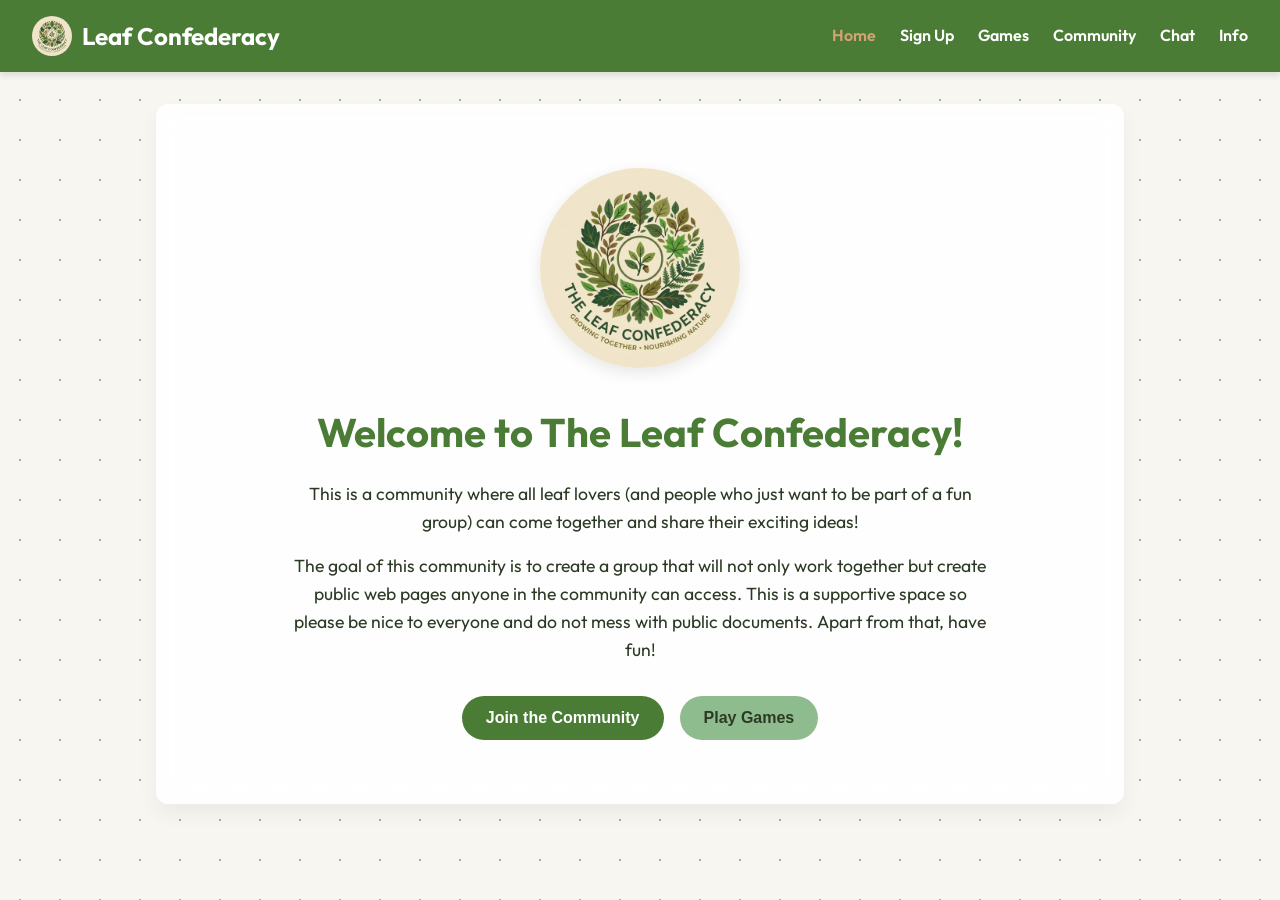
==== index.html @ b54fe10a "Add WhatsApp group chat page and fix typo in goals" ====
<!DOCTYPE html>
<html lang="en">
<head>
    <meta charset="UTF-8">
    <meta name="viewport" content="width=device-width, initial-scale=1.0">
    <title>The Leaf Confederacy</title>
    <link href="https://fonts.googleapis.com/css2?family=Outfit:wght@300;400;600;700&display=swap" rel="stylesheet">
    <link rel="stylesheet" href="css/style.css">
</head>
<body>
    <nav class="navbar">
        <div class="nav-brand">
            <img src="images/logo.png" alt="Leaf Confederacy Logo" class="nav-logo">
            <span>Leaf Confederacy</span>
        </div>
        <ul class="nav-links">
            <li><a href="#" data-target="home" class="active">Home</a></li>
            <li><a href="#" data-target="signup">Sign Up</a></li>
            <li><a href="#" data-target="games">Games</a></li>
            <li><a href="#" data-target="community">Community</a></li>
            <li><a href="#" data-target="chat">Chat</a></li>
            <li><a href="#" data-target="info">Info</a></li>
        </ul>
    </nav>

    <main id="app">
        <!-- Sections will be toggled by JS -->
        <section id="home" class="view active">
            <div class="hero">
                <img src="images/logo.png" alt="The Leaf Confederacy" class="hero-logo">
                <h1>Welcome to The Leaf Confederacy!</h1>
                <p class="hero-text">This is a community where all leaf lovers (and people who just want to be part of a fun group) can come together and share their exciting ideas!</p>
                <p class="hero-text">The goal of this community is to create a group that will not only work together but create public web pages anyone in the community can access. This is a supportive space so please be nice to everyone and do not mess with public documents. Apart from that, have fun!</p>
                
                <div class="hero-actions">
                    <button class="btn btn-primary" onclick="navigateTo('signup')">Join the Community</button>
                    <button class="btn btn-secondary" onclick="navigateTo('games')">Play Games</button>
                </div>
            </div>
        </section>

        <section id="signup" class="view">
            <h2>Sign Up & Agreement</h2>
            <div class="form-card">
                <p class="agreement-text">By signing this form, you will be agreeing to the following terms. Anyone who breaks these terms is subject to removal from the community:</p>
                <ul class="agreement-list">
                    <li>You will respect all community google docs and not vandalise or make any major changes without permission from an owner.</li>
                    <li>You will respect the choices and creations of all members in the community.</li>
                    <li>You will unconditionally work with others in the Leaf Community whenever possible.</li>
                    <li>You will not join the Union of Kaeden. They are our sworn enemies and we will fight them.</li>
                </ul>
                <p class="agreement-text">By accepting these conditions, you can access all of the creations of the Leaf Confederacy and can edit public documents. Please type your name and only your name into the box below if you want to become a part of the Leaf Community.</p>
                
                <form id="signupForm">
                    <div class="form-group">
                        <label for="memberName">Your Name</label>
                        <input type="text" id="memberName" required placeholder="Type your name here">
                    </div>
                    <div class="form-group">
                        <label for="memberInfo">If you would like to add any information about yourself please add it here.</label>
                        <textarea id="memberInfo" rows="4" placeholder="Tell us about yourself..."></textarea>
                    </div>
                    <button type="submit" class="btn btn-primary">Sign Agreement</button>
                </form>
            </div>
            
            <div class="members-section">
                <h3>Current Members</h3>
                <div class="members-grid" id="membersList">
                    <!-- Populated by JS -->
                </div>
            </div>
        </section>

        <section id="games" class="view">
            <h2>Leaf Games</h2>
            <p>Play some of our amazing community-made leaf games right here! All the CodePen games are embedded below for you to play directly on this site.</p>
            <div class="games-grid">
                <!-- Games cards -->
            </div>
        </section>

        <section id="community" class="view">
            <h2>Community Board</h2>
            <p>A place where anyone can ask questions and post their own sites that they want added to the website.</p>
            <div class="community-form">
                <form id="postForm">
                    <div class="form-group">
                        <input type="text" id="postTitle" placeholder="Title or Topic" required>
                    </div>
                    <div class="form-group">
                        <textarea id="postContent" rows="4" placeholder="Write your question or share a site..." required></textarea>
                    </div>
                    <button type="submit" class="btn btn-primary">Post</button>
                </form>
            </div>
            <div class="posts-list" id="postsList">
                <!-- Posts populated by JS -->
            </div>
        </section>

        <section id="chat" class="view">
            <h2>Group Chat</h2>
            <div class="info-block" style="text-align: center;">
                <p style="font-size: 1.2rem; margin-bottom: 2rem; color: var(--primary-color); font-weight: 600;">This is the official Leaf Confederacy Group Chat! This is a friendly group chat where members of the Leaf Confederacy can chat and spread ideas.</p>
                <div style="margin-bottom: 2rem;">
                    <img src="https://api.qrserver.com/v1/create-qr-code/?size=250x250&data=https://chat.whatsapp.com/JU0TslpdjtlG7DN0VrkMAA?mode=gi_t" alt="WhatsApp QR Code" style="border-radius: 12px; box-shadow: 0 5px 15px rgba(0,0,0,0.1);">
                </div>
                <a href="https://chat.whatsapp.com/JU0TslpdjtlG7DN0VrkMAA?mode=gi_t" target="_blank" class="btn btn-primary" style="font-size: 1.1rem; padding: 1rem 2rem;">Join the WhatsApp Group</a>
            </div>
        </section>

        <section id="info" class="view" style="position: relative; padding-bottom: 60px;">
            <div class="info-block">
                <h2>Goals</h2>
                <p>Our current goal is to beat the Union. To do so, we will need to work together in four square and try our best!</p>
            </div>
            <div class="info-block">
                <h2>Upcoming Projects</h2>
                <ul class="projects-list">
                    <li>Leaf Confederacy video</li>
                    <li>Deltaleaf</li>
                    <li>Leaf Wordle</li>
                    <li>Whatsapp and iMessage group chat</li>
                </ul>
            </div>
            <div class="info-block">
                <h2>Messages to the Union</h2>
                <div class="letter">
                    <p>Dear Union,</p>
                    <p>I see that you have spies in my confederacy. I want you to know that all spies will be allowed and considered to be members of the Confederacy of Leaves. I also want to clarify that the only fighting between us is in four squares and nothing else. We might be rivals but I respect your union and we have no harmful intentions.</p>
                    <p>Thank you,</p>
                    <p><strong>Ares Bandebo-Cambra</strong></p>
                </div>
            </div>
            
            <div class="moss-corner" title="Moss" onclick="alert('You ate the moss.\nYour HP was maxed out.')"></div>
        </section>
    </main>

    <script src="js/app.js"></script>
</body>
</html>
---- css/style.css ----
:root {
    --bg-color: #f4f1ea;
    --text-color: #2b3a24;
    --primary-color: #4a7c36;
    --secondary-color: #8fbc8f;
    --accent-color: #d4a373;
    --card-bg: rgba(255, 255, 255, 0.9);
    --border-radius: 12px;
}

* {
    margin: 0;
    padding: 0;
    box-sizing: border-box;
}

body {
    font-family: 'Outfit', sans-serif;
    background-color: var(--bg-color);
    color: var(--text-color);
    line-height: 1.6;
    background-image: radial-gradient(var(--secondary-color) 1px, transparent 1px);
    background-size: 40px 40px;
    background-color: #f8f6f0;
    cursor: url('data:image/svg+xml;utf8,<svg xmlns="http://www.w3.org/2000/svg" width="24" height="24" viewBox="0 0 24 24"><text y="20" font-size="20">🍃</text></svg>'), auto;
}

a, button, input[type="submit"] {
    cursor: url('data:image/svg+xml;utf8,<svg xmlns="http://www.w3.org/2000/svg" width="24" height="24" viewBox="0 0 24 24"><text y="20" font-size="20">🌿</text></svg>'), pointer;
}

.navbar {
    display: flex;
    justify-content: space-between;
    align-items: center;
    padding: 1rem 2rem;
    background-color: var(--primary-color);
    color: white;
    box-shadow: 0 4px 6px rgba(0, 0, 0, 0.1);
    position: sticky;
    top: 0;
    z-index: 100;
}

.nav-brand {
    display: flex;
    align-items: center;
    gap: 10px;
    font-weight: 700;
    font-size: 1.5rem;
}

.nav-logo {
    width: 40px;
    height: 40px;
    border-radius: 50%;
}

.nav-links {
    list-style: none;
    display: flex;
    gap: 1.5rem;
}

.nav-links a {
    color: white;
    text-decoration: none;
    font-weight: 600;
    transition: color 0.3s;
}

.nav-links a:hover, .nav-links a.active {
    color: var(--accent-color);
}

main {
    max-width: 1000px;
    margin: 2rem auto;
    padding: 0 1rem;
}

.view {
    display: none;
    animation: fadeIn 0.5s ease-in-out;
}

.view.active {
    display: block;
}

@keyframes fadeIn {
    from { opacity: 0; transform: translateY(10px); }
    to { opacity: 1; transform: translateY(0); }
}

.hero {
    text-align: center;
    padding: 4rem 2rem;
    background: var(--card-bg);
    border-radius: var(--border-radius);
    box-shadow: 0 10px 20px rgba(0,0,0,0.05);
    backdrop-filter: blur(10px);
}

.hero-logo {
    width: 200px;
    height: auto;
    margin-bottom: 1.5rem;
    border-radius: 50%;
    box-shadow: 0 5px 15px rgba(0,0,0,0.1);
}

.hero h1 {
    font-size: 2.5rem;
    margin-bottom: 1rem;
    color: var(--primary-color);
}

.hero-text {
    font-size: 1.1rem;
    margin-bottom: 1rem;
    max-width: 700px;
    margin-left: auto;
    margin-right: auto;
}

.hero-actions {
    margin-top: 2rem;
    display: flex;
    justify-content: center;
    gap: 1rem;
}

.btn {
    padding: 0.8rem 1.5rem;
    border: none;
    border-radius: 30px;
    font-size: 1rem;
    font-weight: 600;
    transition: transform 0.2s, box-shadow 0.2s;
    text-decoration: none;
    display: inline-block;
}

.btn:hover {
    transform: translateY(-2px);
    box-shadow: 0 5px 15px rgba(0,0,0,0.1);
}

.btn-primary {
    background-color: var(--primary-color);
    color: white;
}

.btn-secondary {
    background-color: var(--secondary-color);
    color: var(--text-color);
}

.form-card, .info-block, .community-form {
    background: var(--card-bg);
    padding: 2rem;
    border-radius: var(--border-radius);
    box-shadow: 0 5px 15px rgba(0,0,0,0.05);
    margin-bottom: 2rem;
}

h2 {
    color: var(--primary-color);
    margin-bottom: 1.5rem;
    font-size: 2rem;
}

h3 {
    color: var(--primary-color);
    margin-bottom: 1rem;
    font-size: 1.5rem;
}

.agreement-list {
    margin: 1.5rem 0 1.5rem 2rem;
}

.agreement-list li {
    margin-bottom: 0.5rem;
}

.form-group {
    margin-bottom: 1.5rem;
}

.form-group label {
    display: block;
    margin-bottom: 0.5rem;
    font-weight: 600;
}

.form-group input, .form-group textarea {
    width: 100%;
    padding: 0.8rem;
    border: 1px solid #ccc;
    border-radius: 8px;
    font-family: inherit;
    outline: none;
}

.form-group input:focus, .form-group textarea:focus {
    border-color: var(--primary-color);
}

.members-grid {
    display: grid;
    grid-template-columns: repeat(auto-fill, minmax(250px, 1fr));
    gap: 1rem;
    margin-top: 1.5rem;
}

.member-card {
    background: white;
    padding: 1rem;
    border-radius: 8px;
    border-left: 4px solid var(--primary-color);
    box-shadow: 0 2px 5px rgba(0,0,0,0.05);
}

.member-card h4 {
    margin-bottom: 0.5rem;
    color: var(--primary-color);
}

.member-card p {
    font-size: 0.9rem;
    color: #666;
}

.games-grid {
    display: grid;
    grid-template-columns: repeat(auto-fill, minmax(300px, 1fr));
    gap: 2rem;
    margin-top: 2rem;
}

.game-card {
    background: white;
    border-radius: var(--border-radius);
    overflow: hidden;
    box-shadow: 0 5px 15px rgba(0,0,0,0.05);
    transition: transform 0.3s;
}

.game-card:hover {
    transform: translateY(-5px);
}

.game-preview {
    height: 200px;
    background-color: var(--secondary-color);
    display: flex;
    align-items: center;
    justify-content: center;
    color: white;
    font-size: 3rem;
}

.game-info {
    padding: 1.5rem;
}

.game-info h3 {
    margin-bottom: 0.5rem;
    color: var(--primary-color);
}

.posts-list {
    display: flex;
    flex-direction: column;
    gap: 1rem;
}

.post-card {
    background: white;
    padding: 1.5rem;
    border-radius: var(--border-radius);
    border-left: 4px solid var(--accent-color);
}

.post-card h4 {
    color: var(--primary-color);
    margin-bottom: 0.5rem;
}

.post-meta {
    font-size: 0.8rem;
    color: #888;
    margin-bottom: 0.5rem;
}

.letter {
    background: #fff9f0;
    padding: 2rem;
    border: 1px solid var(--accent-color);
    border-radius: 8px;
    font-family: 'Georgia', serif;
}
.letter p {
    margin-bottom: 1rem;
}
.projects-list {
    margin-left: 2rem;
}
.projects-list li {
    margin-bottom: 0.5rem;
}

.moss-corner {
    position: absolute;
    bottom: 10px;
    right: 10px;
    width: 60px;
    height: 40px;
    background: radial-gradient(circle at 30% 30%, #4a7c59, #2b4c34);
    border-radius: 40% 60% 50% 50% / 50% 40% 60% 50%;
    cursor: pointer;
    box-shadow: inset -5px -5px 10px rgba(0,0,0,0.3), 5px 5px 10px rgba(0,0,0,0.2);
    transition: transform 0.2s ease;
    z-index: 10;
}

.moss-corner:hover {
    transform: scale(1.1);
}

.moss-corner::before {
    content: '';
    position: absolute;
    top: 5px;
    left: -10px;
    width: 30px;
    height: 20px;
    background: radial-gradient(circle at 30% 30%, #5b8e6a, #2b4c34);
    border-radius: 50% 50% 40% 60% / 60% 50% 50% 40%;
}

.moss-corner::after {
    content: '';
    position: absolute;
    top: -10px;
    right: 5px;
    width: 25px;
    height: 25px;
    background: radial-gradient(circle at 30% 30%, #3e6a4b, #1d3624);
    border-radius: 60% 40% 50% 50% / 40% 60% 50% 60%;
}
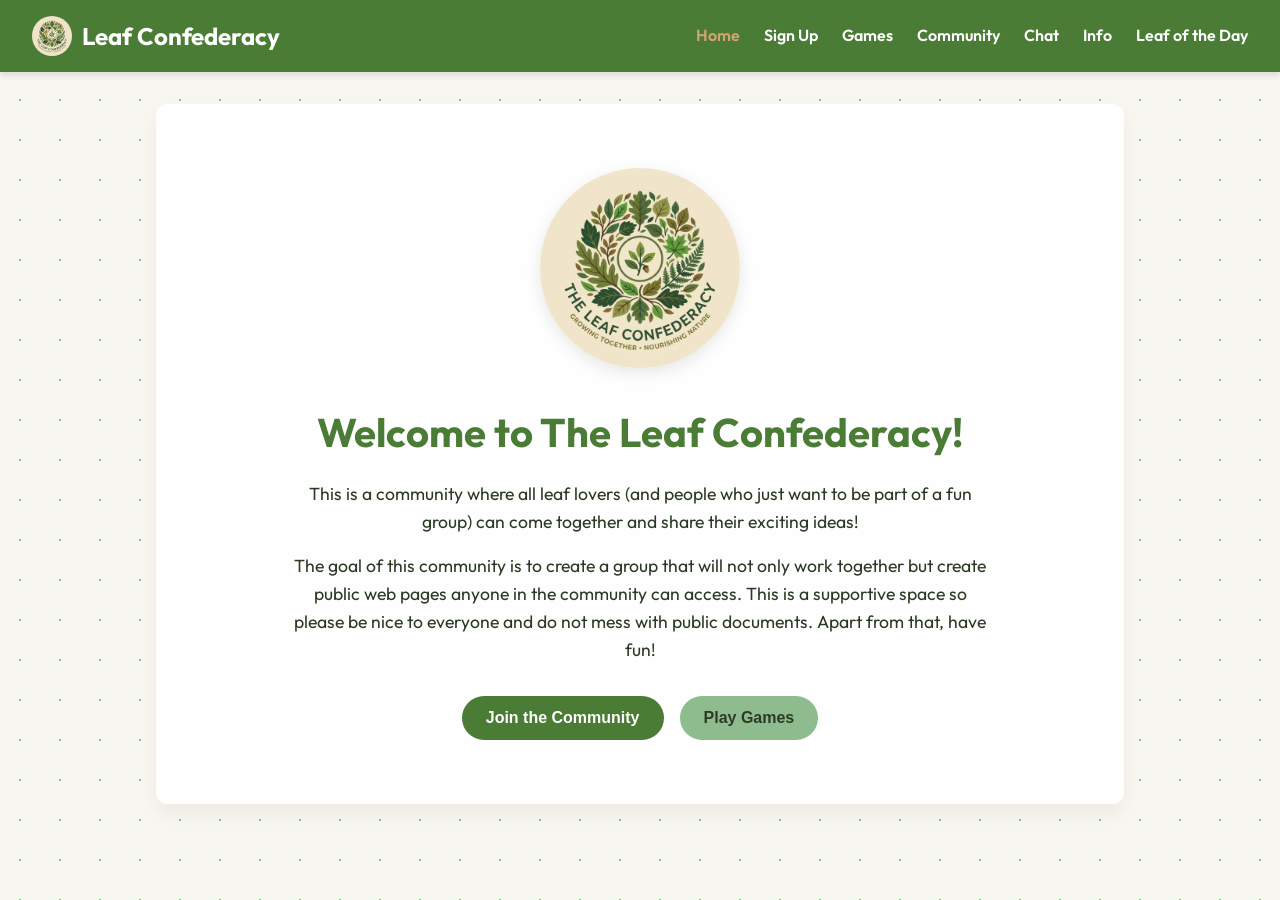
==== commit ca556f4a: "Added Leaf of the Day feature with 50 leaves database" ====
--- a/index.html
+++ b/index.html
@@ -4,6 +4,7 @@
     <meta charset="UTF-8">
     <meta name="viewport" content="width=device-width, initial-scale=1.0">
     <title>The Leaf Confederacy</title>
+    <link rel="icon" type="image/png" href="images/logo.png">
     <link href="https://fonts.googleapis.com/css2?family=Outfit:wght@300;400;600;700&display=swap" rel="stylesheet">
     <link rel="stylesheet" href="css/style.css">
 </head>
@@ -20,6 +21,7 @@
             <li><a href="#" data-target="community">Community</a></li>
             <li><a href="#" data-target="chat">Chat</a></li>
             <li><a href="#" data-target="info">Info</a></li>
+            <li><a href="#" data-target="lotd">Leaf of the Day</a></li>
         </ul>
     </nav>
 
@@ -136,8 +138,22 @@
             
             <div class="moss-corner" title="Moss" onclick="alert('You ate the moss.\nYour HP was maxed out.')"></div>
         </section>
+
+        <section id="lotd" class="view">
+            <h2>Leaf Of The Day</h2>
+            <div class="info-block" id="lotd-container" style="text-align: center;">
+                <h3 id="lotd-name" style="font-size: 2.5rem; margin-bottom: 0.5rem; color: var(--primary-color);">Loading...</h3>
+                <div id="lotd-emoji" style="font-size: 6rem; margin: 1.5rem 0; text-shadow: 0 10px 20px rgba(0,0,0,0.1);">🍃</div>
+                <p id="lotd-desc" style="font-size: 1.2rem; font-style: italic; margin-bottom: 2rem; color: #555;">Discovering today's leaf...</p>
+                <div style="background: #fff9f0; padding: 1.5rem; border-radius: 8px; border-left: 4px solid var(--primary-color); text-align: left; max-width: 600px; margin: 0 auto;">
+                    <strong style="color: var(--primary-color); display: block; margin-bottom: 0.5rem; font-size: 1.1rem;">What it represents:</strong>
+                    <p id="lotd-rep" style="line-height: 1.6;">...</p>
+                </div>
+            </div>
+        </section>
     </main>
 
+    <script src="https://cdnjs.cloudflare.com/ajax/libs/PapaParse/5.4.1/papaparse.min.js"></script>
     <script src="js/app.js"></script>
 </body>
 </html>
--- a/css/style.css
+++ b/css/style.css
@@ -351,3 +351,56 @@
     background: radial-gradient(circle at 30% 30%, #3e6a4b, #1d3624);
     border-radius: 60% 40% 50% 50% / 40% 60% 50% 60%;
 }
+
+/* Mobile Responsiveness */
+@media (max-width: 768px) {
+    .navbar {
+        flex-direction: column;
+        padding: 1rem;
+        gap: 1rem;
+    }
+    
+    .nav-links {
+        flex-wrap: wrap;
+        justify-content: center;
+        gap: 0.8rem;
+    }
+    
+    .nav-links a {
+        font-size: 0.9rem;
+    }
+    
+    .hero {
+        padding: 2rem 1rem;
+    }
+    
+    .hero-logo {
+        width: 150px;
+    }
+    
+    .hero h1 {
+        font-size: 1.8rem;
+    }
+    
+    .hero-text {
+        font-size: 1rem;
+    }
+    
+    .form-card, .info-block, .community-form {
+        padding: 1.5rem 1rem;
+    }
+    
+    .members-grid, .games-grid {
+        grid-template-columns: 1fr;
+    }
+    
+    .btn {
+        width: 100%;
+        margin-bottom: 0.5rem;
+    }
+    
+    .hero-actions {
+        flex-direction: column;
+        gap: 0.5rem;
+    }
+}
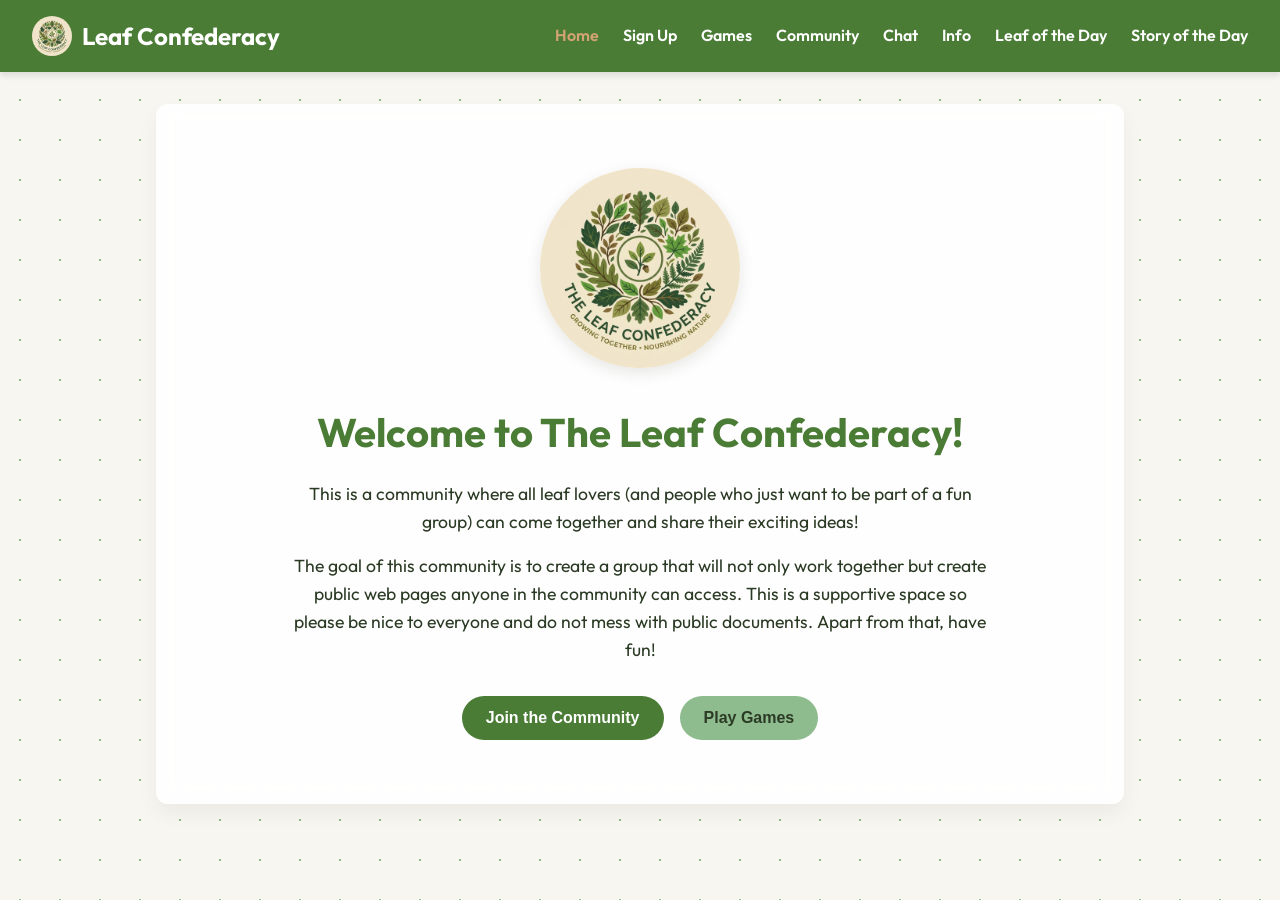
==== commit 0e6719f6: "Added Story of the Day feature with Admin Login" ====
--- a/index.html
+++ b/index.html
@@ -6,7 +6,7 @@
     <title>The Leaf Confederacy</title>
     <link rel="icon" type="image/png" href="images/logo.png">
     <link href="https://fonts.googleapis.com/css2?family=Outfit:wght@300;400;600;700&display=swap" rel="stylesheet">
-    <link rel="stylesheet" href="css/style.css">
+    <link rel="stylesheet" href="css/style.css?v=2">
 </head>
 <body>
     <nav class="navbar">
@@ -22,6 +22,7 @@
             <li><a href="#" data-target="chat">Chat</a></li>
             <li><a href="#" data-target="info">Info</a></li>
             <li><a href="#" data-target="lotd">Leaf of the Day</a></li>
+            <li><a href="#" data-target="story">Story of the Day</a></li>
         </ul>
     </nav>
 
@@ -143,7 +144,10 @@
             <h2>Leaf Of The Day</h2>
             <div class="info-block" id="lotd-container" style="text-align: center;">
                 <h3 id="lotd-name" style="font-size: 2.5rem; margin-bottom: 0.5rem; color: var(--primary-color);">Loading...</h3>
-                <div id="lotd-emoji" style="font-size: 6rem; margin: 1.5rem 0; text-shadow: 0 10px 20px rgba(0,0,0,0.1);">🍃</div>
+                <div id="lotd-visual" style="margin: 1.5rem 0; min-height: 150px; display: flex; justify-content: center; align-items: center;">
+                    <div id="lotd-emoji" style="font-size: 6rem; text-shadow: 0 10px 20px rgba(0,0,0,0.1);">🍃</div>
+                    <img id="lotd-image" src="" alt="Leaf Image" style="display: none; max-width: 100%; max-height: 300px; border-radius: 12px; box-shadow: 0 10px 20px rgba(0,0,0,0.15);">
+                </div>
                 <p id="lotd-desc" style="font-size: 1.2rem; font-style: italic; margin-bottom: 2rem; color: #555;">Discovering today's leaf...</p>
                 <div style="background: #fff9f0; padding: 1.5rem; border-radius: 8px; border-left: 4px solid var(--primary-color); text-align: left; max-width: 600px; margin: 0 auto;">
                     <strong style="color: var(--primary-color); display: block; margin-bottom: 0.5rem; font-size: 1.1rem;">What it represents:</strong>
@@ -151,9 +155,37 @@
                 </div>
             </div>
         </section>
+
+        <section id="story" class="view">
+            <h2>Story Of The Day</h2>
+            <div class="info-block" style="position: relative;">
+                <div id="story-display">
+                    <h3 id="story-title" style="margin-bottom: 0.5rem; color: var(--primary-color);">Loading today's story...</h3>
+                    <div class="post-meta" id="story-date" style="margin-bottom: 1.5rem;"></div>
+                    <div id="story-content" style="line-height: 1.8; font-size: 1.1rem; white-space: pre-wrap;">Please wait...</div>
+                </div>
+                
+                <div style="text-align: right; margin-top: 2rem; border-top: 1px solid #e2e8f0; padding-top: 1rem;">
+                    <button class="btn btn-secondary" id="adminLoginBtn" style="padding: 0.5rem 1rem; font-size: 0.9rem;">Admin Login</button>
+                </div>
+                
+                <div id="admin-panel" style="display: none; margin-top: 2rem; background: #f8fafc; padding: 1.5rem; border-radius: 8px; border: 1px solid #cbd5e1;">
+                    <h3 style="margin-top: 0;">Submit New Story</h3>
+                    <form id="storyForm">
+                        <div class="form-group">
+                            <input type="text" id="storyTitleInput" placeholder="Story Title" required>
+                        </div>
+                        <div class="form-group">
+                            <textarea id="storyContentInput" rows="10" placeholder="Write today's story here..." required></textarea>
+                        </div>
+                        <button type="submit" class="btn btn-primary">Publish Story</button>
+                    </form>
+                </div>
+            </div>
+        </section>
     </main>
 
     <script src="https://cdnjs.cloudflare.com/ajax/libs/PapaParse/5.4.1/papaparse.min.js"></script>
-    <script src="js/app.js"></script>
+    <script src="js/app.js?v=2"></script>
 </body>
 </html>
